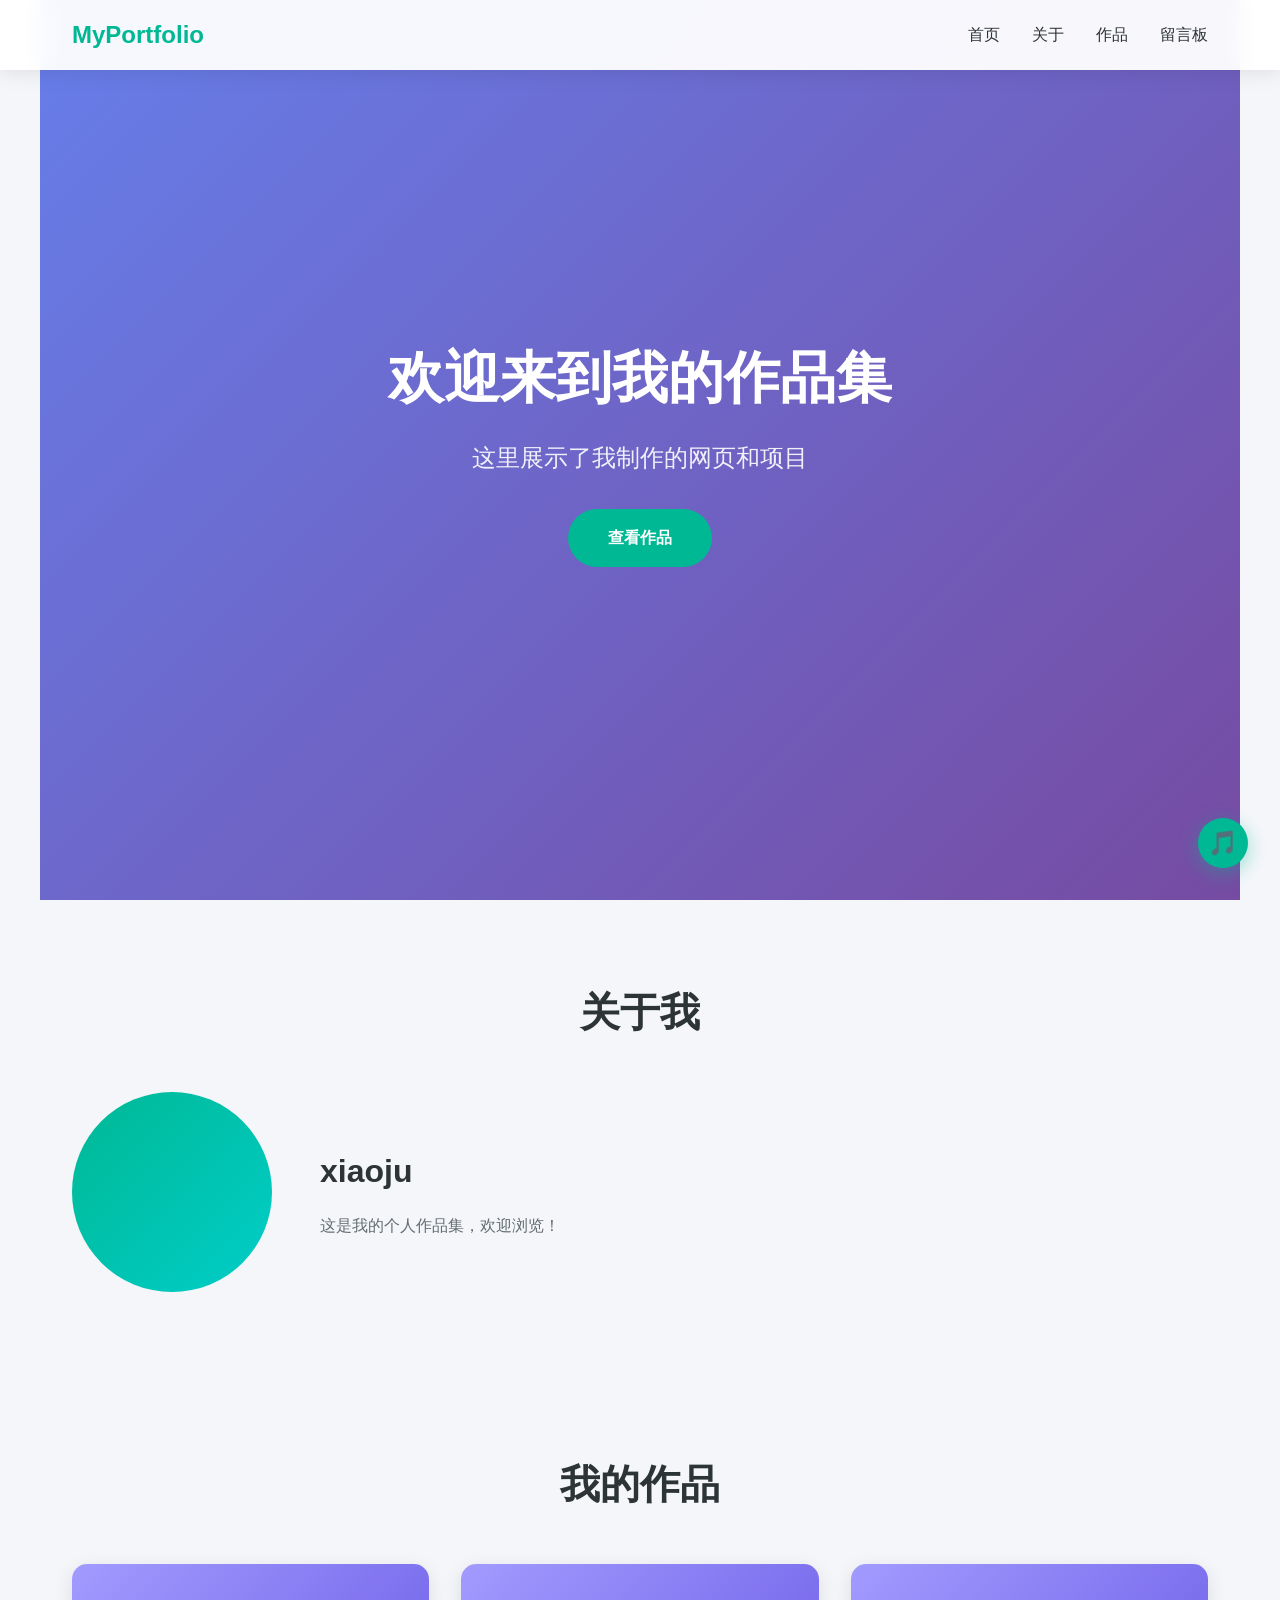
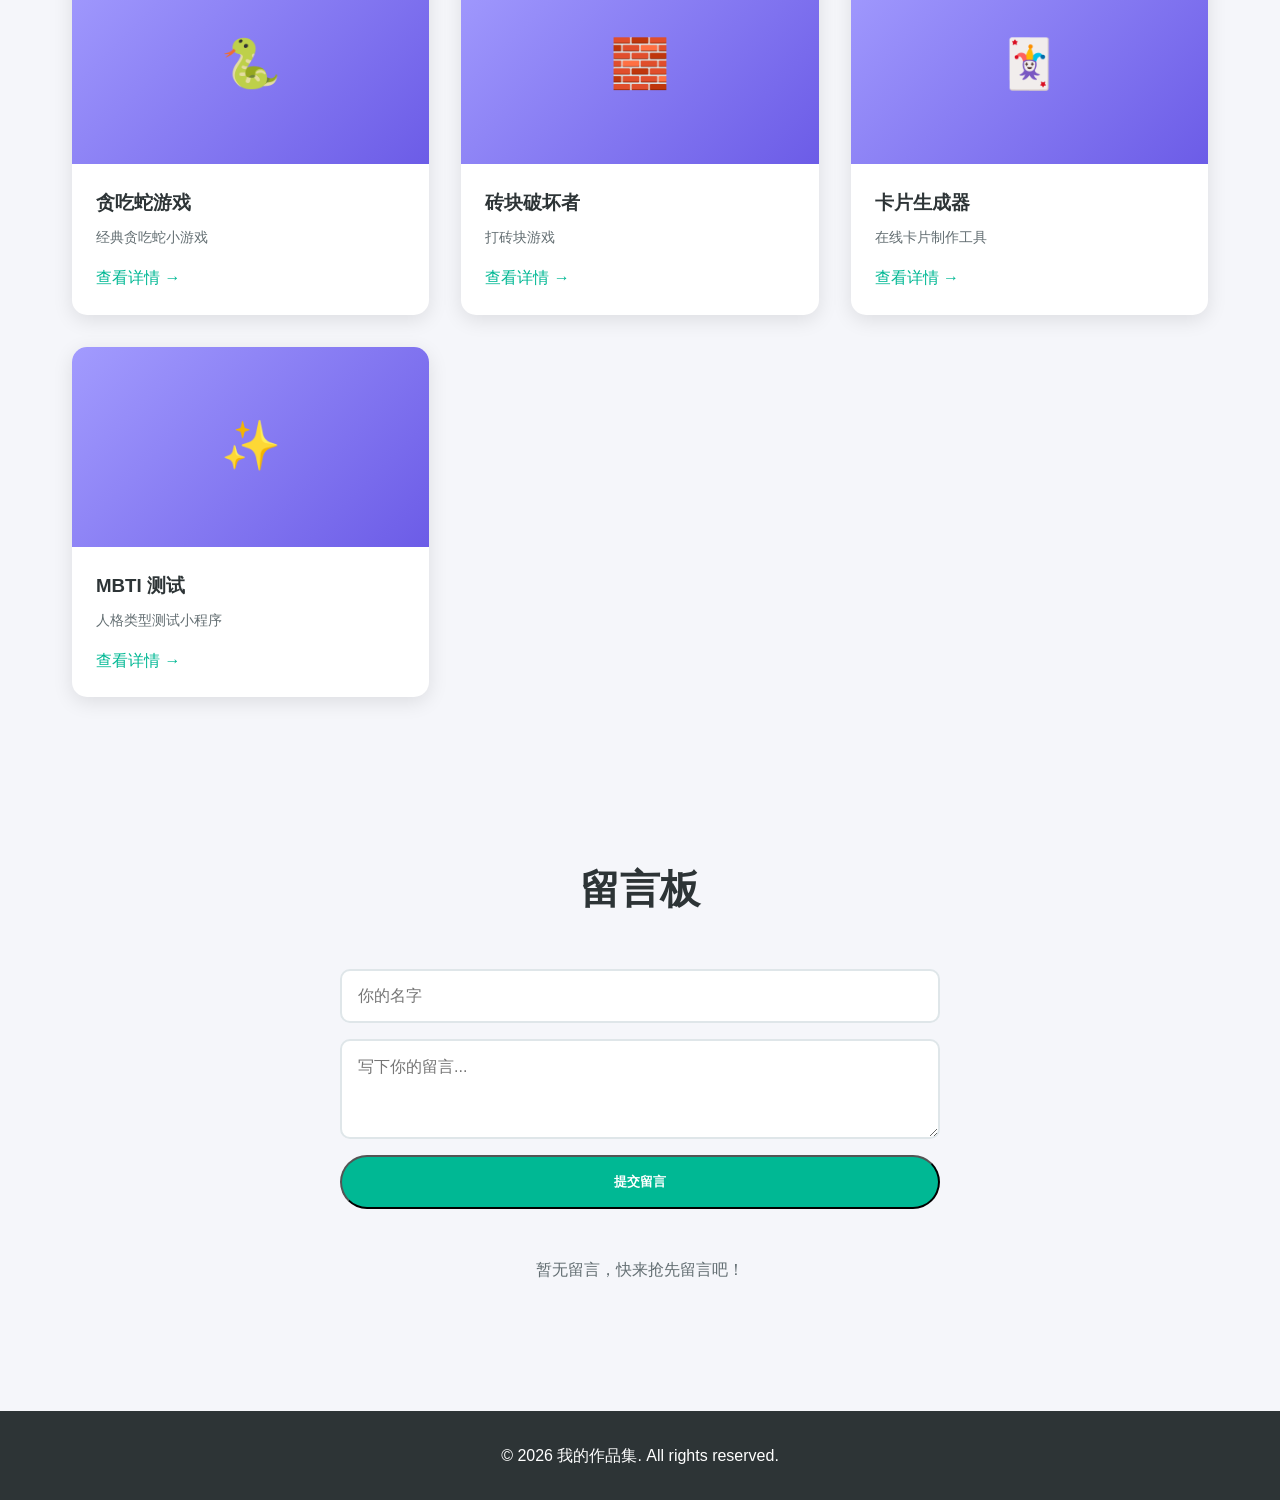
==== index.html @ 9f83c0cf "Add files via upload" ====
<!DOCTYPE html>
<html lang="zh-CN">
<head>
    <meta charset="UTF-8">
    <meta name="viewport" content="width=device-width, initial-scale=1.0">
    <title>我的作品集</title>
    <link rel="stylesheet" href="style.css">
</head>
<body>
    <header>
        <nav>
            <div class="logo">MyPortfolio</div>
            <ul class="nav-links">
                <li><a href="#home">首页</a></li>
                <li><a href="#about">关于</a></li>
                <li><a href="#works">作品</a></li>
                <li><a href="#guestbook">留言板</a></li>
            </ul>
            <div class="menu-toggle">☰</div>
        </nav>
    </header>

    <section id="home" class="hero">
        <div class="hero-content">
            <h1>欢迎来到我的作品集</h1>
            <p>这里展示了我制作的网页和项目</p>
            <a href="#works" class="btn">查看作品</a>
        </div>
    </section>

    <section id="about" class="about">
        <h2>关于我</h2>
        <div class="about-content">
            <div class="avatar">
                <img src="images/avatar.jpg" alt="头像" onerror="this.style.display='none'">
            </div>
            <div class="bio">
                <h3 id="name">xiaoju</h3>
                <p id="intro">这是我的个人作品集，欢迎浏览！</p>
            </div>
        </div>
    </section>

    <section id="works" class="works">
        <h2>我的作品</h2>
        <div class="works-grid" id="works-grid">
            <!-- 作品将通过 JavaScript 动态加载 -->
        </div>
    </section>

    <section id="guestbook" class="guestbook">
        <h2>留言板</h2>
        <div class="guestbook-form">
            <input type="text" id="guest-name" placeholder="你的名字" maxlength="20">
            <textarea id="guest-message" placeholder="写下你的留言..." maxlength="200"></textarea>
            <button onclick="addGuestbookEntry()" class="btn">提交留言</button>
        </div>
        <div class="guestbook-list" id="guestbook-list">
            <!-- 留言将通过 JavaScript 加载 -->
        </div>
    </section>

    <footer>
        <p>&copy; 2026 我的作品集. All rights reserved.</p>
    </footer>

    <!-- 背景音乐 -->
    <audio id="bgm" loop>
        <source src="audio/bgm.mp3" type="audio/mpeg">
    </audio>
    <button class="music-toggle" onclick="toggleMusic()" title="背景音乐">🎵</button>

    <script src="script.js"></script>
</body>
</html>
---- style.css ----
* {
    margin: 0;
    padding: 0;
    box-sizing: border-box;
}

:root {
    --primary: #2d3436;
    --accent: #00b894;
    --bg: #f5f6fa;
    --text: #2d3436;
    --card-bg: #ffffff;
}

html {
    scroll-behavior: smooth;
}

body {
    font-family: 'Segoe UI', 'PingFang SC', sans-serif;
    line-height: 1.6;
    color: var(--text);
    background: var(--bg);
}

/* Header */
header {
    position: fixed;
    top: 0;
    width: 100%;
    background: rgba(255, 255, 255, 0.95);
    backdrop-filter: blur(10px);
    box-shadow: 0 2px 20px rgba(0, 0, 0, 0.1);
    z-index: 1000;
}

nav {
    max-width: 1200px;
    margin: 0 auto;
    padding: 1rem 2rem;
    display: flex;
    justify-content: space-between;
    align-items: center;
}

.logo {
    font-size: 1.5rem;
    font-weight: bold;
    color: var(--accent);
}

.nav-links {
    display: flex;
    list-style: none;
    gap: 2rem;
}

.nav-links a {
    text-decoration: none;
    color: var(--primary);
    font-weight: 500;
    transition: color 0.3s;
}

.nav-links a:hover {
    color: var(--accent);
}

.menu-toggle {
    display: none;
    font-size: 1.5rem;
    cursor: pointer;
}

/* Hero Section */
.hero {
    height: 100vh;
    display: flex;
    align-items: center;
    justify-content: center;
    text-align: center;
    background: linear-gradient(135deg, #667eea 0%, #764ba2 100%);
    color: white;
}

.hero-content h1 {
    font-size: 3.5rem;
    margin-bottom: 1rem;
}

.hero-content p {
    font-size: 1.5rem;
    margin-bottom: 2rem;
    opacity: 0.9;
}

.btn {
    display: inline-block;
    padding: 1rem 2.5rem;
    background: var(--accent);
    color: white;
    text-decoration: none;
    border-radius: 50px;
    font-weight: 600;
    transition: transform 0.3s, box-shadow 0.3s;
}

.btn:hover {
    transform: translateY(-3px);
    box-shadow: 0 10px 30px rgba(0, 184, 148, 0.4);
}

/* Sections */
section {
    padding: 5rem 2rem;
    max-width: 1200px;
    margin: 0 auto;
}

section h2 {
    text-align: center;
    font-size: 2.5rem;
    margin-bottom: 3rem;
    color: var(--primary);
}

/* About */
.about-content {
    display: flex;
    align-items: center;
    gap: 3rem;
    flex-wrap: wrap;
}

.avatar {
    width: 200px;
    height: 200px;
    border-radius: 50%;
    overflow: hidden;
    background: linear-gradient(135deg, var(--accent), #00cec9);
    display: flex;
    align-items: center;
    justify-content: center;
    font-size: 4rem;
    color: white;
}

.avatar img {
    width: 100%;
    height: 100%;
    object-fit: cover;
}

.bio h3 {
    font-size: 2rem;
    margin-bottom: 1rem;
    color: var(--primary);
}

.bio p {
    color: #636e72;
    max-width: 500px;
}

/* Works */
.works-grid {
    display: grid;
    grid-template-columns: repeat(auto-fill, minmax(300px, 1fr));
    gap: 2rem;
}

.work-card {
    background: var(--card-bg);
    border-radius: 15px;
    overflow: hidden;
    box-shadow: 0 5px 20px rgba(0, 0, 0, 0.1);
    transition: transform 0.3s, box-shadow 0.3s;
}

.work-card:hover {
    transform: translateY(-10px);
    box-shadow: 0 15px 40px rgba(0, 0, 0, 0.15);
}

.work-preview {
    height: 200px;
    background: linear-gradient(135deg, #a29bfe, #6c5ce7);
    display: flex;
    align-items: center;
    justify-content: center;
    color: white;
    font-size: 3rem;
}

.work-info {
    padding: 1.5rem;
}

.work-info h3 {
    margin-bottom: 0.5rem;
    color: var(--primary);
}

.work-info p {
    color: #636e72;
    font-size: 0.9rem;
}

.work-link {
    display: inline-block;
    margin-top: 1rem;
    color: var(--accent);
    text-decoration: none;
    font-weight: 500;
}

/* Guestbook */
.guestbook-form {
    max-width: 600px;
    margin: 0 auto 3rem;
    display: flex;
    flex-direction: column;
    gap: 1rem;
}

.guestbook-form input,
.guestbook-form textarea {
    padding: 1rem;
    border: 2px solid #dfe6e9;
    border-radius: 10px;
    font-size: 1rem;
    font-family: inherit;
    transition: border-color 0.3s;
}

.guestbook-form input:focus,
.guestbook-form textarea:focus {
    outline: none;
    border-color: var(--accent);
}

.guestbook-form textarea {
    min-height: 100px;
    resize: vertical;
}

.guestbook-list {
    max-width: 600px;
    margin: 0 auto;
}

.guestbook-item {
    background: var(--card-bg);
    padding: 1.5rem;
    border-radius: 10px;
    margin-bottom: 1rem;
    box-shadow: 0 2px 10px rgba(0, 0, 0, 0.05);
}

.guestbook-item .name {
    font-weight: 600;
    color: var(--accent);
    margin-bottom: 0.5rem;
}

.guestbook-item .message {
    color: var(--text);
}

.guestbook-item .time {
    font-size: 0.8rem;
    color: #b2bec3;
    margin-top: 0.5rem;
}

/* Footer */
footer {
    background: var(--primary);
    color: white;
    text-align: center;
    padding: 2rem;
    margin-top: 3rem;
}

/* Music Toggle */
.music-toggle {
    position: fixed;
    bottom: 2rem;
    right: 2rem;
    width: 50px;
    height: 50px;
    border-radius: 50%;
    background: var(--accent);
    border: none;
    color: white;
    font-size: 1.5rem;
    cursor: pointer;
    box-shadow: 0 5px 20px rgba(0, 184, 148, 0.4);
    transition: transform 0.3s;
    z-index: 1000;
}

.music-toggle:hover {
    transform: scale(1.1);
}

/* Responsive */
@media (max-width: 768px) {
    .nav-links {
        display: none;
        position: absolute;
        top: 100%;
        left: 0;
        width: 100%;
        background: white;
        flex-direction: column;
        padding: 1rem;
        gap: 1rem;
        box-shadow: 0 5px 20px rgba(0, 0, 0, 0.1);
    }

    .nav-links.active {
        display: flex;
    }

    .menu-toggle {
        display: block;
    }

    .hero-content h1 {
        font-size: 2.5rem;
    }

    .about-content {
        flex-direction: column;
        text-align: center;
    }
}
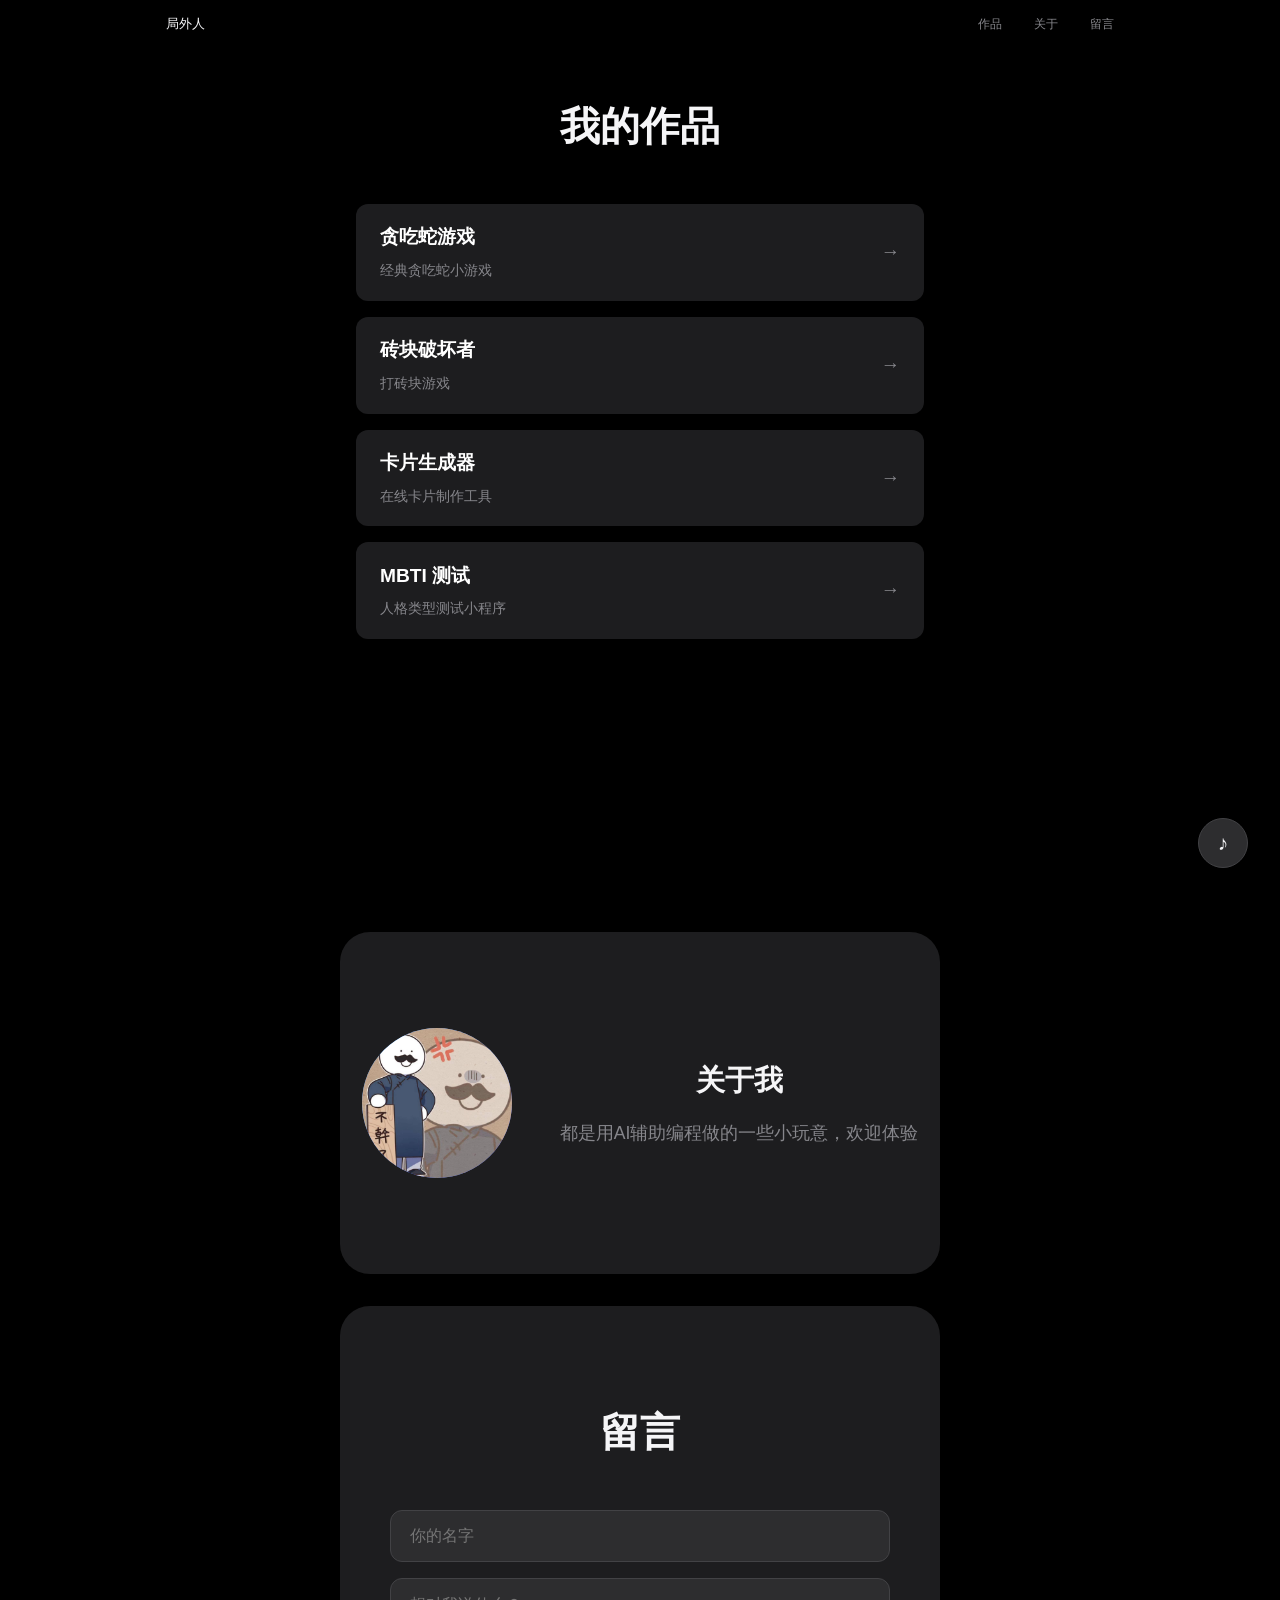
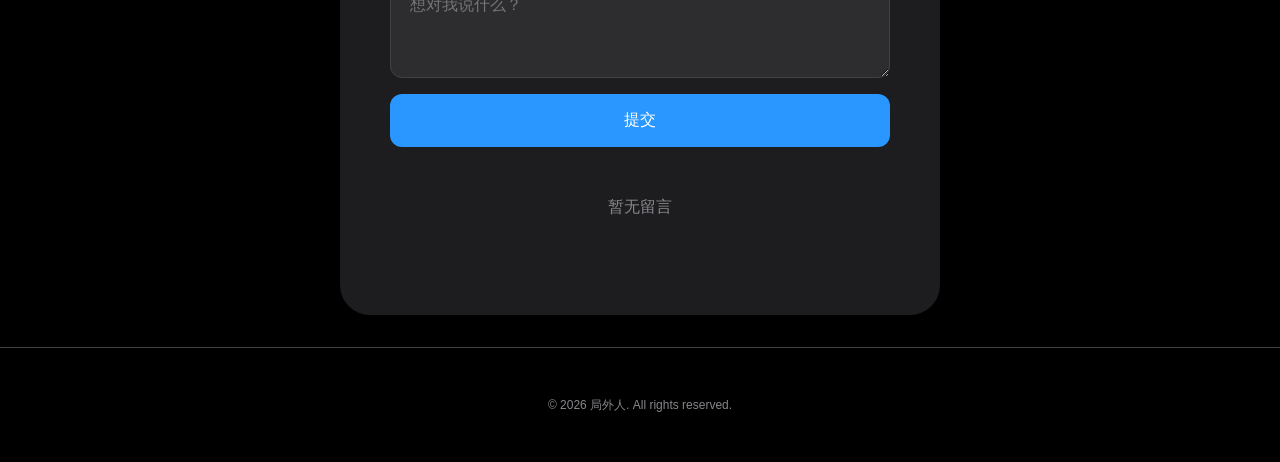
==== commit 4a72476f: "Add files via upload" ====
--- a/index.html
+++ b/index.html
@@ -3,72 +3,58 @@
 <head>
     <meta charset="UTF-8">
     <meta name="viewport" content="width=device-width, initial-scale=1.0">
-    <title>我的作品集</title>
+    <title>局外人 — 作品集</title>
     <link rel="stylesheet" href="style.css">
 </head>
 <body>
     <header>
         <nav>
-            <div class="logo">MyPortfolio</div>
+            <a href="#" class="logo">局外人</a>
             <ul class="nav-links">
-                <li><a href="#home">首页</a></li>
+                <li><a href="#works">作品</a></li>
                 <li><a href="#about">关于</a></li>
-                <li><a href="#works">作品</a></li>
-                <li><a href="#guestbook">留言板</a></li>
+                <li><a href="#guestbook">留言</a></li>
             </ul>
-            <div class="menu-toggle">☰</div>
         </nav>
     </header>
 
-    <section id="home" class="hero">
-        <div class="hero-content">
-            <h1>欢迎来到我的作品集</h1>
-            <p>这里展示了我制作的网页和项目</p>
-            <a href="#works" class="btn">查看作品</a>
+    <section id="works" class="works">
+        <h2>我的作品</h2>
+        <div class="works-grid" id="works-grid">
         </div>
     </section>
 
     <section id="about" class="about">
-        <h2>关于我</h2>
         <div class="about-content">
             <div class="avatar">
                 <img src="images/avatar.jpg" alt="头像" onerror="this.style.display='none'">
             </div>
             <div class="bio">
-                <h3 id="name">xiaoju</h3>
-                <p id="intro">这是我的个人作品集，欢迎浏览！</p>
+                <h3>关于我</h3>
+                <p>都是用AI辅助编程做的一些小玩意，欢迎体验</p>
             </div>
         </div>
     </section>
 
-    <section id="works" class="works">
-        <h2>我的作品</h2>
-        <div class="works-grid" id="works-grid">
-            <!-- 作品将通过 JavaScript 动态加载 -->
-        </div>
-    </section>
-
     <section id="guestbook" class="guestbook">
-        <h2>留言板</h2>
+        <h2>留言</h2>
         <div class="guestbook-form">
             <input type="text" id="guest-name" placeholder="你的名字" maxlength="20">
-            <textarea id="guest-message" placeholder="写下你的留言..." maxlength="200"></textarea>
-            <button onclick="addGuestbookEntry()" class="btn">提交留言</button>
+            <textarea id="guest-message" placeholder="想对我说什么？" maxlength="200"></textarea>
+            <button onclick="addGuestbookEntry()">提交</button>
         </div>
         <div class="guestbook-list" id="guestbook-list">
-            <!-- 留言将通过 JavaScript 加载 -->
         </div>
     </section>
 
     <footer>
-        <p>&copy; 2026 我的作品集. All rights reserved.</p>
+        <p>© 2026 局外人. All rights reserved.</p>
     </footer>
 
-    <!-- 背景音乐 -->
     <audio id="bgm" loop>
         <source src="audio/bgm.mp3" type="audio/mpeg">
     </audio>
-    <button class="music-toggle" onclick="toggleMusic()" title="背景音乐">🎵</button>
+    <button class="music-toggle" onclick="toggleMusic()">♪</button>
 
     <script src="script.js"></script>
 </body>
--- a/style.css
+++ b/style.css
@@ -5,11 +5,13 @@
 }
 
 :root {
-    --primary: #2d3436;
-    --accent: #00b894;
-    --bg: #f5f6fa;
-    --text: #2d3436;
-    --card-bg: #ffffff;
+    --bg: #000000;
+    --bg-secondary: #1d1d1f;
+    --bg-tertiary: #2d2d2f;
+    --text: #f5f5f7;
+    --text-secondary: #86868b;
+    --accent: #2997ff;
+    --border: #424245;
 }
 
 html {
@@ -17,217 +19,218 @@
 }
 
 body {
-    font-family: 'Segoe UI', 'PingFang SC', sans-serif;
-    line-height: 1.6;
+    font-family: -apple-system, BlinkMacSystemFont, "Segoe UI", Roboto, "Helvetica Neue", Arial, sans-serif;
+    line-height: 1.5;
     color: var(--text);
     background: var(--bg);
+    -webkit-font-smoothing: antialiased;
 }
 
 /* Header */
 header {
     position: fixed;
     top: 0;
-    width: 100%;
-    background: rgba(255, 255, 255, 0.95);
-    backdrop-filter: blur(10px);
-    box-shadow: 0 2px 20px rgba(0, 0, 0, 0.1);
-    z-index: 1000;
+    left: 0;
+    right: 0;
+    height: 48px;
+    background: rgba(0, 0, 0, 0.8);
+    backdrop-filter: blur(20px);
+    -webkit-backdrop-filter: blur(20px);
+    z-index: 100;
 }
 
 nav {
-    max-width: 1200px;
+    max-width: 980px;
     margin: 0 auto;
-    padding: 1rem 2rem;
+    padding: 0 1rem;
+    height: 100%;
     display: flex;
     justify-content: space-between;
     align-items: center;
 }
 
 .logo {
-    font-size: 1.5rem;
-    font-weight: bold;
-    color: var(--accent);
+    font-size: 0.8rem;
+    font-weight: 400;
+    color: var(--text);
+    text-decoration: none;
+    transition: opacity 0.3s;
+}
+
+.logo:hover {
+    opacity: 0.7;
 }
 
 .nav-links {
     display: flex;
     list-style: none;
     gap: 2rem;
+    height: 100%;
 }
 
 .nav-links a {
+    display: flex;
+    align-items: center;
+    font-size: 0.75rem;
+    color: var(--text-secondary);
     text-decoration: none;
-    color: var(--primary);
-    font-weight: 500;
     transition: color 0.3s;
+    height: 100%;
 }
 
 .nav-links a:hover {
-    color: var(--accent);
-}
-
-.menu-toggle {
-    display: none;
-    font-size: 1.5rem;
-    cursor: pointer;
-}
-
-/* Hero Section */
-.hero {
-    height: 100vh;
-    display: flex;
-    align-items: center;
-    justify-content: center;
-    text-align: center;
-    background: linear-gradient(135deg, #667eea 0%, #764ba2 100%);
-    color: white;
-}
-
-.hero-content h1 {
-    font-size: 3.5rem;
-    margin-bottom: 1rem;
-}
-
-.hero-content p {
-    font-size: 1.5rem;
-    margin-bottom: 2rem;
-    opacity: 0.9;
-}
-
-.btn {
-    display: inline-block;
-    padding: 1rem 2.5rem;
-    background: var(--accent);
-    color: white;
-    text-decoration: none;
-    border-radius: 50px;
-    font-weight: 600;
-    transition: transform 0.3s, box-shadow 0.3s;
-}
-
-.btn:hover {
-    transform: translateY(-3px);
-    box-shadow: 0 10px 30px rgba(0, 184, 148, 0.4);
+    color: var(--text);
+}
+
+/* Works - First Section */
+.works {
+    padding-top: 6rem;
+    min-height: 100vh;
 }
 
 /* Sections */
 section {
-    padding: 5rem 2rem;
-    max-width: 1200px;
+    padding: 6rem 1rem;
+    max-width: 980px;
     margin: 0 auto;
 }
 
 section h2 {
     text-align: center;
     font-size: 2.5rem;
+    font-weight: 600;
     margin-bottom: 3rem;
-    color: var(--primary);
 }
 
 /* About */
+#about {
+    background: var(--bg-secondary);
+    border-radius: 30px;
+    margin: 2rem auto;
+    max-width: 600px;
+}
+
 .about-content {
     display: flex;
-    align-items: center;
     gap: 3rem;
+    align-items: center;
+    justify-content: center;
     flex-wrap: wrap;
 }
 
 .avatar {
-    width: 200px;
-    height: 200px;
+    width: 150px;
+    height: 150px;
     border-radius: 50%;
-    overflow: hidden;
-    background: linear-gradient(135deg, var(--accent), #00cec9);
+    background: linear-gradient(135deg, #2997ff, #5e5ce6);
     display: flex;
     align-items: center;
     justify-content: center;
     font-size: 4rem;
-    color: white;
+    flex-shrink: 0;
 }
 
 .avatar img {
     width: 100%;
     height: 100%;
     object-fit: cover;
+    border-radius: 50%;
+}
+
+.bio {
+    max-width: 500px;
+    text-align: center;
 }
 
 .bio h3 {
-    font-size: 2rem;
+    font-size: 1.8rem;
+    font-weight: 600;
     margin-bottom: 1rem;
-    color: var(--primary);
 }
 
 .bio p {
-    color: #636e72;
-    max-width: 500px;
-}
-
-/* Works */
+    font-size: 1.1rem;
+    color: var(--text-secondary);
+    line-height: 1.6;
+}
+
+/* Works - List Style */
 .works-grid {
-    display: grid;
-    grid-template-columns: repeat(auto-fill, minmax(300px, 1fr));
-    gap: 2rem;
-}
-
-.work-card {
-    background: var(--card-bg);
-    border-radius: 15px;
-    overflow: hidden;
-    box-shadow: 0 5px 20px rgba(0, 0, 0, 0.1);
-    transition: transform 0.3s, box-shadow 0.3s;
-}
-
-.work-card:hover {
-    transform: translateY(-10px);
-    box-shadow: 0 15px 40px rgba(0, 0, 0, 0.15);
-}
-
-.work-preview {
-    height: 200px;
-    background: linear-gradient(135deg, #a29bfe, #6c5ce7);
-    display: flex;
-    align-items: center;
-    justify-content: center;
-    color: white;
-    font-size: 3rem;
-}
-
-.work-info {
-    padding: 1.5rem;
-}
-
-.work-info h3 {
-    margin-bottom: 0.5rem;
-    color: var(--primary);
-}
-
-.work-info p {
-    color: #636e72;
-    font-size: 0.9rem;
-}
-
-.work-link {
-    display: inline-block;
-    margin-top: 1rem;
-    color: var(--accent);
-    text-decoration: none;
-    font-weight: 500;
-}
-
-/* Guestbook */
-.guestbook-form {
-    max-width: 600px;
-    margin: 0 auto 3rem;
     display: flex;
     flex-direction: column;
     gap: 1rem;
+    padding: 0 1rem;
+    max-width: 600px;
+    margin: 0 auto;
+}
+
+.work-card {
+    display: flex;
+    justify-content: space-between;
+    align-items: center;
+    padding: 1.2rem 1.5rem;
+    background: var(--bg-secondary);
+    border-radius: 12px;
+    text-decoration: none;
+    transition: all 0.3s;
+}
+
+.work-card:hover {
+    background: var(--bg-tertiary);
+    transform: translateX(8px);
+}
+
+.work-info h3 {
+    font-size: 1.1rem;
+    font-weight: 500;
+    color: #ffffff;
+    margin-bottom: 0.3rem;
+}
+
+.work-info p {
+    font-size: 0.85rem;
+    color: var(--text-secondary);
+}
+
+.work-arrow {
+    color: var(--text-secondary);
+    font-size: 1.2rem;
+}
+
+.work-info h3 {
+    font-size: 1.2rem;
+    font-weight: 600;
+    margin-bottom: 0.5rem;
+}
+
+.work-info p {
+    font-size: 0.9rem;
+    color: var(--text-secondary);
+}
+
+/* Guestbook */
+#guestbook {
+    background: var(--bg-secondary);
+    border-radius: 30px;
+    margin: 2rem auto;
+    max-width: 600px;
+}
+
+.guestbook-form {
+    max-width: 500px;
+    margin: 0 auto 3rem;
+    display: flex;
+    flex-direction: column;
+    gap: 1rem;
 }
 
 .guestbook-form input,
 .guestbook-form textarea {
-    padding: 1rem;
-    border: 2px solid #dfe6e9;
-    border-radius: 10px;
+    padding: 1rem 1.2rem;
+    border: 1px solid var(--border);
+    border-radius: 12px;
+    background: var(--bg-tertiary);
+    color: var(--text);
     font-size: 1rem;
     font-family: inherit;
     transition: border-color 0.3s;
@@ -244,45 +247,85 @@
     resize: vertical;
 }
 
+.guestbook-form button {
+    padding: 1rem 2rem;
+    background: var(--accent);
+    color: #fff;
+    border: none;
+    border-radius: 12px;
+    font-size: 1rem;
+    font-weight: 500;
+    cursor: pointer;
+    transition: opacity 0.3s, transform 0.3s;
+}
+
+.guestbook-form button:hover {
+    opacity: 0.9;
+    transform: scale(1.02);
+}
+
 .guestbook-list {
-    max-width: 600px;
+    max-width: 500px;
     margin: 0 auto;
+    display: flex;
+    flex-direction: column;
+    gap: 1rem;
 }
 
 .guestbook-item {
-    background: var(--card-bg);
-    padding: 1.5rem;
-    border-radius: 10px;
-    margin-bottom: 1rem;
-    box-shadow: 0 2px 10px rgba(0, 0, 0, 0.05);
+    background: var(--bg-tertiary);
+    padding: 1.2rem;
+    border-radius: 12px;
 }
 
 .guestbook-item .name {
     font-weight: 600;
     color: var(--accent);
-    margin-bottom: 0.5rem;
+    margin-bottom: 0.3rem;
+    font-size: 0.95rem;
+    display: flex;
+    justify-content: space-between;
+    align-items: center;
+}
+
+.delete-btn {
+    background: none;
+    border: 1px solid var(--border);
+    color: var(--text-secondary);
+    font-size: 0.7rem;
+    padding: 0.2rem 0.6rem;
+    border-radius: 4px;
+    cursor: pointer;
+    transition: all 0.3s;
+}
+
+.delete-btn:hover {
+    background: #ff453a;
+    border-color: #ff453a;
+    color: #fff;
 }
 
 .guestbook-item .message {
     color: var(--text);
+    font-size: 0.95rem;
 }
 
 .guestbook-item .time {
     font-size: 0.8rem;
-    color: #b2bec3;
+    color: var(--text-secondary);
     margin-top: 0.5rem;
 }
 
 /* Footer */
 footer {
-    background: var(--primary);
-    color: white;
     text-align: center;
-    padding: 2rem;
-    margin-top: 3rem;
-}
-
-/* Music Toggle */
+    padding: 3rem 1rem;
+    color: var(--text-secondary);
+    font-size: 0.75rem;
+    border-top: 1px solid var(--border);
+}
+
+/* Music */
 .music-toggle {
     position: fixed;
     bottom: 2rem;
@@ -290,49 +333,34 @@
     width: 50px;
     height: 50px;
     border-radius: 50%;
+    background: var(--bg-tertiary);
+    border: 1px solid var(--border);
+    color: var(--text);
+    font-size: 1.3rem;
+    cursor: pointer;
+    transition: all 0.3s;
+    z-index: 1000;
+    display: flex;
+    align-items: center;
+    justify-content: center;
+}
+
+.music-toggle:hover {
     background: var(--accent);
-    border: none;
-    color: white;
-    font-size: 1.5rem;
-    cursor: pointer;
-    box-shadow: 0 5px 20px rgba(0, 184, 148, 0.4);
-    transition: transform 0.3s;
-    z-index: 1000;
-}
-
-.music-toggle:hover {
-    transform: scale(1.1);
+    border-color: var(--accent);
 }
 
 /* Responsive */
 @media (max-width: 768px) {
     .nav-links {
         display: none;
-        position: absolute;
-        top: 100%;
-        left: 0;
-        width: 100%;
-        background: white;
-        flex-direction: column;
-        padding: 1rem;
-        gap: 1rem;
-        box-shadow: 0 5px 20px rgba(0, 0, 0, 0.1);
     }
-
-    .nav-links.active {
-        display: flex;
+    
+    section h2 {
+        font-size: 2rem;
     }
-
-    .menu-toggle {
-        display: block;
+    
+    .works-grid {
+        grid-template-columns: 1fr;
     }
-
-    .hero-content h1 {
-        font-size: 2.5rem;
-    }
-
-    .about-content {
-        flex-direction: column;
-        text-align: center;
-    }
-}
+}
